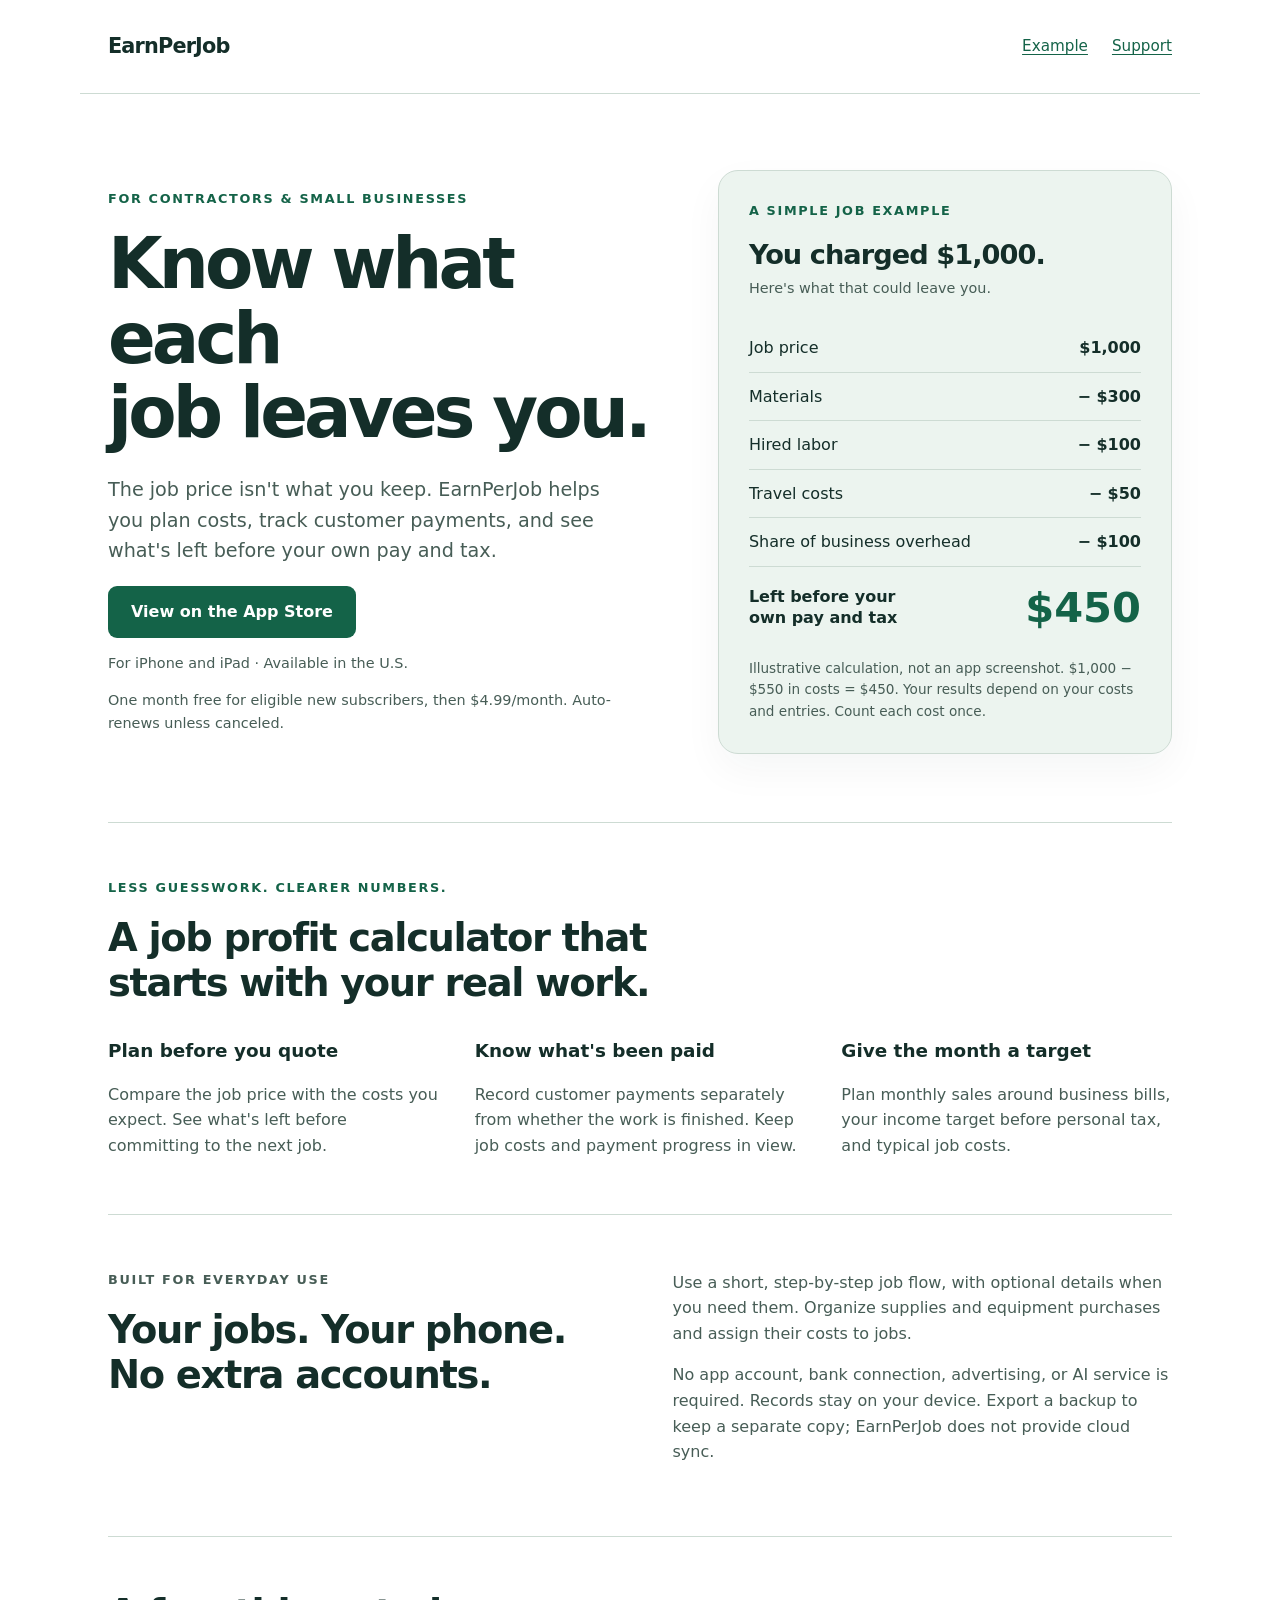
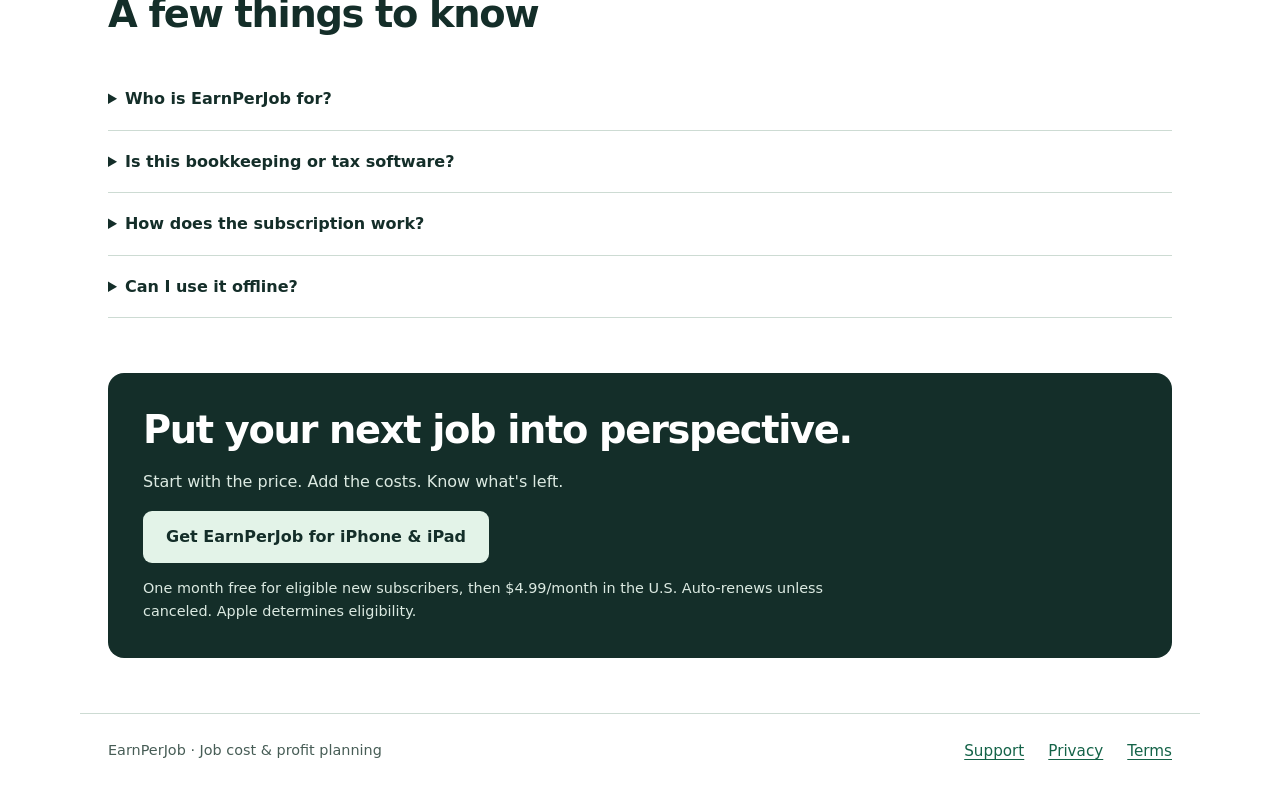
==== earnperjob/index.html @ b84d47d8 "Add EarnPerJob landing page and job cost example" ====
<!doctype html>
<html lang="en">
<head>
<meta charset="utf-8">
<meta name="viewport" content="width=device-width, initial-scale=1">
<meta name="description" content="EarnPerJob is a job profit calculator for contractors and small businesses. Plan job costs, track customer payments, and see what's left before your pay and tax.">
<meta name="referrer" content="no-referrer">
<meta http-equiv="Content-Security-Policy" content="default-src 'none'; style-src 'unsafe-inline'; base-uri 'none'; form-action 'none'">
<link rel="canonical" href="https://logantc-sudo.github.io/earnperjob/">
<meta property="og:type" content="website">
<meta property="og:title" content="EarnPerJob: Job Profit Calculator for Contractors">
<meta property="og:description" content="Know what each job leaves you. Plan costs, track customer payments, and set monthly sales goals on iPhone and iPad.">
<meta property="og:url" content="https://logantc-sudo.github.io/earnperjob/">
<title>EarnPerJob: Job Profit Calculator for Contractors</title>
<style>
:root{color-scheme:light;--ink:#142e29;--green:#146348;--soft:#ecf4ef;--muted:#475d56;--line:#cddbd3}*{box-sizing:border-box}html{scroll-behavior:smooth}body{margin:0;color:var(--ink);background:#fff;font:1rem/1.6 system-ui,-apple-system,BlinkMacSystemFont,"Segoe UI",sans-serif}a{color:var(--green);text-underline-offset:.2em}a:focus-visible,summary:focus-visible{outline:3px solid #c76511;outline-offset:5px}header,main,footer{max-width:1120px;margin:auto;padding-left:28px;padding-right:28px}header{display:flex;align-items:center;justify-content:space-between;gap:20px;min-height:94px;border-bottom:1px solid var(--line)}.brand{font-size:1.3rem;font-weight:800;letter-spacing:-.04em}nav{display:flex;gap:24px}nav a{font-size:.95rem}h1,h2,h3,p{margin-top:0}h1{font-size:clamp(2.65rem,5.5vw,4.7rem);line-height:1.06;letter-spacing:-.055em;margin-bottom:24px;max-width:680px}h2{font-size:clamp(1.8rem,3vw,2.6rem);line-height:1.16;letter-spacing:-.035em}h3{font-size:1.15rem;line-height:1.3}.hero{padding:76px 0 68px;display:grid;grid-template-columns:1.2fr 1fr;gap:65px;align-items:center}.eyebrow{text-transform:uppercase;letter-spacing:.13em;font-size:.8rem;font-weight:750;color:var(--green);margin-bottom:18px}.lede{font-size:1.2rem;color:var(--muted);max-width:520px}.button{display:inline-flex;align-items:center;justify-content:center;min-height:52px;padding:13px 23px;background:var(--green);border-radius:9px;color:white;text-decoration:none;font-weight:700}.button:hover{background:#0b4934}.fine{font-size:.9rem;color:var(--muted);margin:14px 0 0}.example{background:var(--soft);padding:30px;border:1px solid var(--line);border-radius:20px;box-shadow:0 16px 40px #142e290b}.example h2{font-size:1.7rem;margin-bottom:6px}.example .label{color:var(--muted);font-size:.9rem}dl{margin:24px 0 0}.row{display:flex;justify-content:space-between;gap:20px;padding:11px 0;border-bottom:1px solid var(--line)}dt,dd{margin:0}dd{font-variant-numeric:tabular-nums;font-weight:650;white-space:nowrap}.total{padding-top:20px;border:0;align-items:center}.total dd{font-size:2.6rem;color:var(--green);line-height:1}.total dt{max-width:180px;font-weight:700;line-height:1.3}.note{font-size:.85rem;color:var(--muted);margin:18px 0 0}.section{border-top:1px solid var(--line);padding:55px 0}.features{display:grid;grid-template-columns:repeat(3,1fr);gap:36px;margin-top:34px}.features p{color:var(--muted);margin-bottom:0}.split{display:grid;grid-template-columns:1fr 1fr;gap:65px}.split p{color:var(--muted)}details{border-bottom:1px solid var(--line);padding:18px 0}summary{font-weight:650;cursor:pointer;padding-right:12px}details p{margin:12px 0 0;max-width:850px;color:var(--muted)}.closing{padding:35px;border-radius:16px;background:var(--ink);color:white;margin-bottom:55px}.closing h2{margin-bottom:16px}.closing p{max-width:740px;color:#dceae2}.closing .button{background:#e3f3e8;color:var(--ink)}.closing a:not(.button){color:#dceae2}footer{padding-top:25px;padding-bottom:35px;border-top:1px solid var(--line);font-size:.9rem;color:var(--muted);display:flex;justify-content:space-between;gap:24px;flex-wrap:wrap}footer p{margin:0}.skip{position:absolute;left:16px;top:-80px;padding:12px;background:#fff;z-index:2}.skip:focus{top:10px}@media(max-width:760px){header,main,footer{padding-left:22px;padding-right:22px}header{min-height:80px}nav{gap:16px}.hero{grid-template-columns:1fr;gap:35px;padding:45px 0}.features,.split{grid-template-columns:1fr;gap:27px}.section{padding:38px 0}.example{padding:24px}.closing{padding:25px;margin-bottom:38px}.total dd{font-size:2.3rem}}@media(prefers-reduced-motion:reduce){html{scroll-behavior:auto}}
</style>
</head>
<body>
<a class="skip" href="#main">Skip to content</a>
<header><span class="brand">EarnPerJob</span><nav aria-label="Main navigation"><a href="#example">Example</a><a href="support.html">Support</a></nav></header>
<main id="main">
<section class="hero" aria-labelledby="headline">
<div><p class="eyebrow">For contractors &amp; small businesses</p><h1 id="headline">Know what each<br>job leaves you.</h1><p class="lede">The job price isn't what you keep. EarnPerJob helps you plan costs, track customer payments, and see what's left before your own pay and tax.</p><a class="button" href="https://apps.apple.com/us/app/earnperjob/id6832246798">View on the App Store</a><p class="fine">For iPhone and iPad · Available in the U.S.</p><p class="fine">One month free for eligible new subscribers, then $4.99/month. Auto-renews unless canceled.</p></div>
<aside class="example" id="example" aria-labelledby="example-title"><p class="eyebrow">A simple job example</p><h2 id="example-title">You charged $1,000.</h2><p class="label">Here's what that could leave you.</p><dl><div class="row"><dt>Job price</dt><dd>$1,000</dd></div><div class="row"><dt>Materials</dt><dd>− $300</dd></div><div class="row"><dt>Hired labor</dt><dd>− $100</dd></div><div class="row"><dt>Travel costs</dt><dd>− $50</dd></div><div class="row"><dt>Share of business overhead</dt><dd>− $100</dd></div><div class="row total"><dt>Left before your own pay and tax</dt><dd>$450</dd></div></dl><p class="note">Illustrative calculation, not an app screenshot. $1,000 − $550 in costs = $450. Your results depend on your costs and entries. Count each cost once.</p></aside>
</section>
<section class="section" aria-labelledby="features-title"><p class="eyebrow">Less guesswork. Clearer numbers.</p><h2 id="features-title">A job profit calculator that<br>starts with your real work.</h2><div class="features"><div><h3>Plan before you quote</h3><p>Compare the job price with the costs you expect. See what's left before committing to the next job.</p></div><div><h3>Know what's been paid</h3><p>Record customer payments separately from whether the work is finished. Keep job costs and payment progress in view.</p></div><div><h3>Give the month a target</h3><p>Plan monthly sales around business bills, your income target before personal tax, and typical job costs.</p></div></div></section>
<section class="section split" aria-labelledby="simple-title"><div><p class="eyebrow">Built for everyday use</p><h2 id="simple-title">Your jobs. Your phone.<br>No extra accounts.</h2></div><div><p>Use a short, step-by-step job flow, with optional details when you need them. Organize supplies and equipment purchases and assign their costs to jobs.</p><p>No app account, bank connection, advertising, or AI service is required. Records stay on your device. Export a backup to keep a separate copy; EarnPerJob does not provide cloud sync.</p></div></section>
<section class="section" aria-labelledby="faq-title"><h2 id="faq-title">A few things to know</h2><details><summary>Who is EarnPerJob for?</summary><p>Contractors, handymen, and other small service businesses that want a clearer picture of job costs and what's left from each job. Calculations use U.S. dollars.</p></details><details><summary>Is this bookkeeping or tax software?</summary><p>No. EarnPerJob provides planning estimates based on your entries. The amount left from a job is before your own pay and tax. It is not bookkeeping, tax filing, or professional accounting advice.</p></details><details><summary>How does the subscription work?</summary><p>An active Apple-managed subscription is required to create or edit records. Eligible new subscribers get one month free, then $4.99 per month in the U.S., renewing automatically unless canceled. Apple determines trial eligibility. Check the App Store purchase screen before confirming and manage or cancel your subscription through Apple. You can still view and export saved records without an active subscription.</p></details><details><summary>Can I use it offline?</summary><p>Saved records and calculations are local. Existing Apple-verified subscription access can continue while its verified validity remains current. Purchases, restoring purchases, and subscription updates may require an internet connection. See <a href="support.html">support</a> for details.</p></details></section>
<section class="closing" aria-labelledby="download-title"><h2 id="download-title">Put your next job into perspective.</h2><p>Start with the price. Add the costs. Know what's left.</p><a class="button" href="https://apps.apple.com/us/app/earnperjob/id6832246798">Get EarnPerJob for iPhone &amp; iPad</a><p class="fine">One month free for eligible new subscribers, then $4.99/month in the U.S. Auto-renews unless canceled. Apple determines eligibility.</p></section>
</main>
<footer><p>EarnPerJob · Job cost &amp; profit planning</p><nav aria-label="Legal and help"><a href="support.html">Support</a><a href="privacy.html">Privacy</a><a href="https://www.apple.com/legal/internet-services/itunes/dev/stdeula/">Terms</a></nav></footer>
</body>
</html>
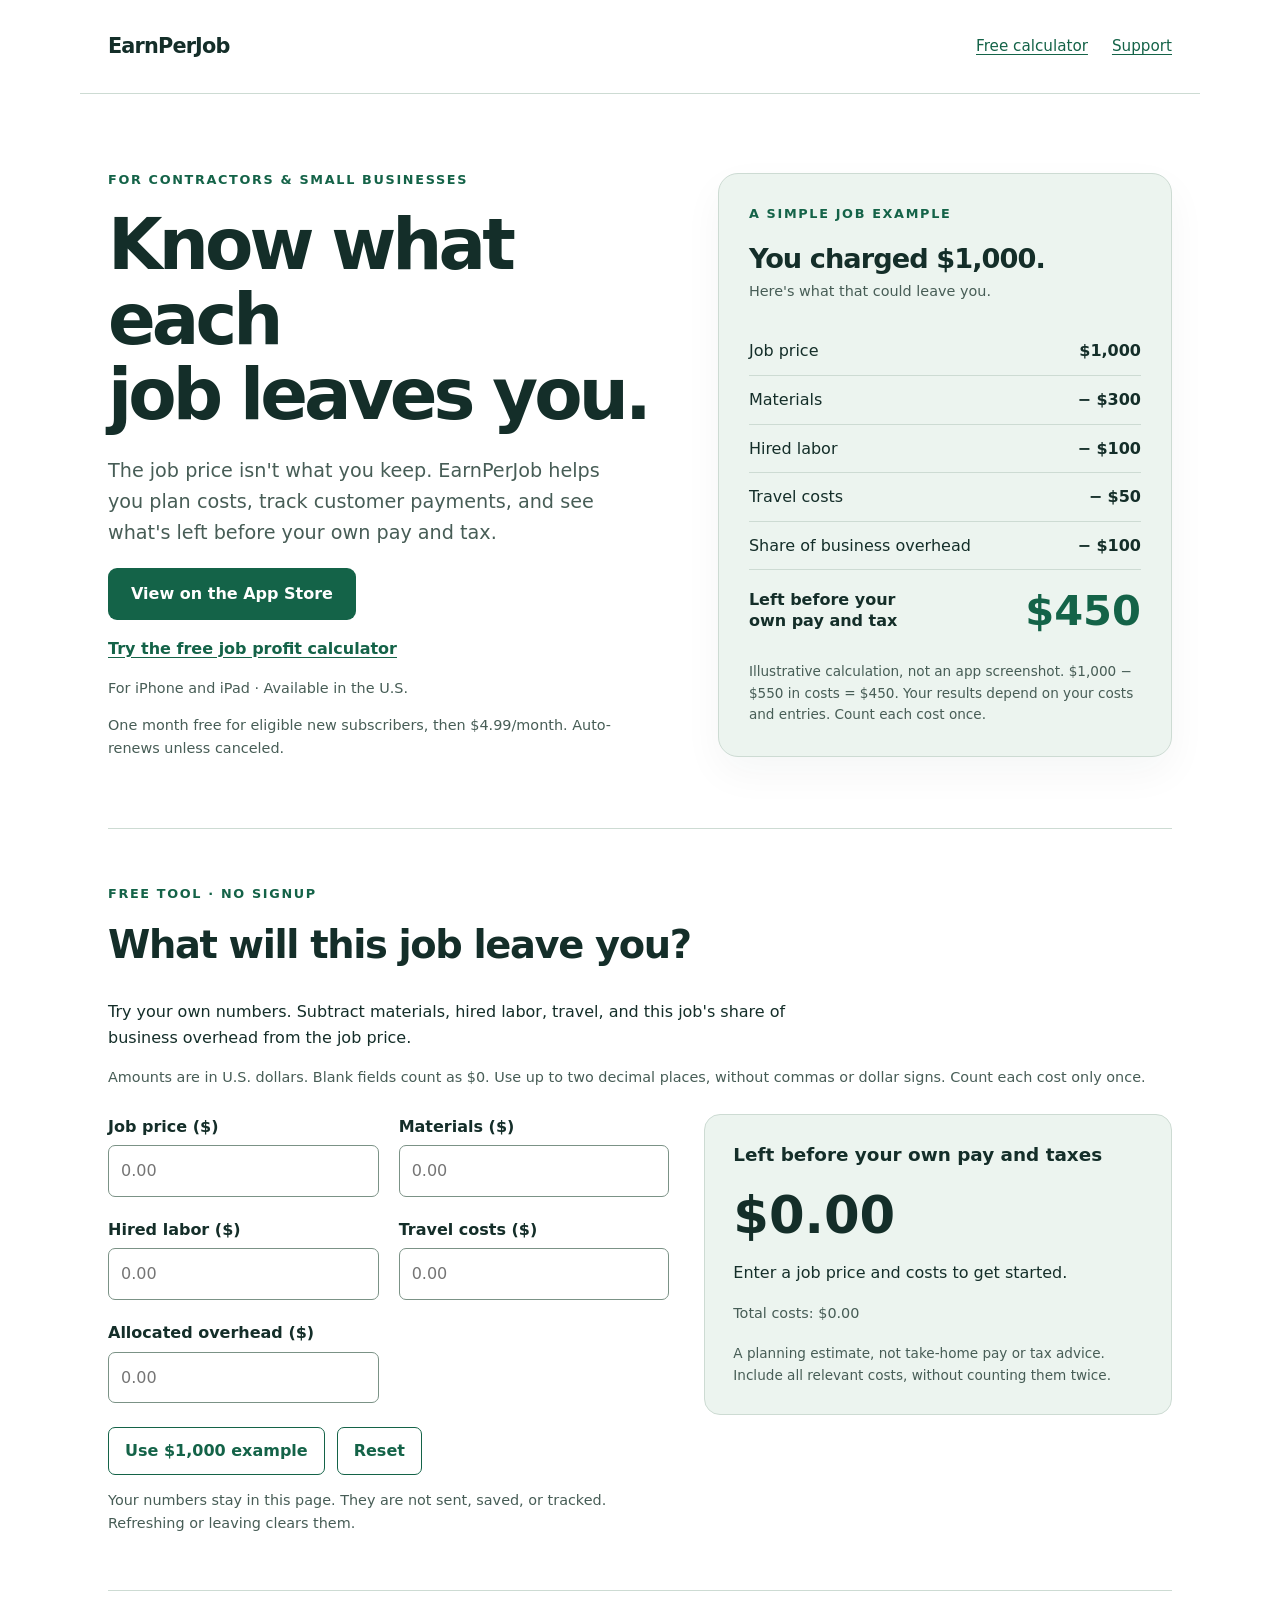
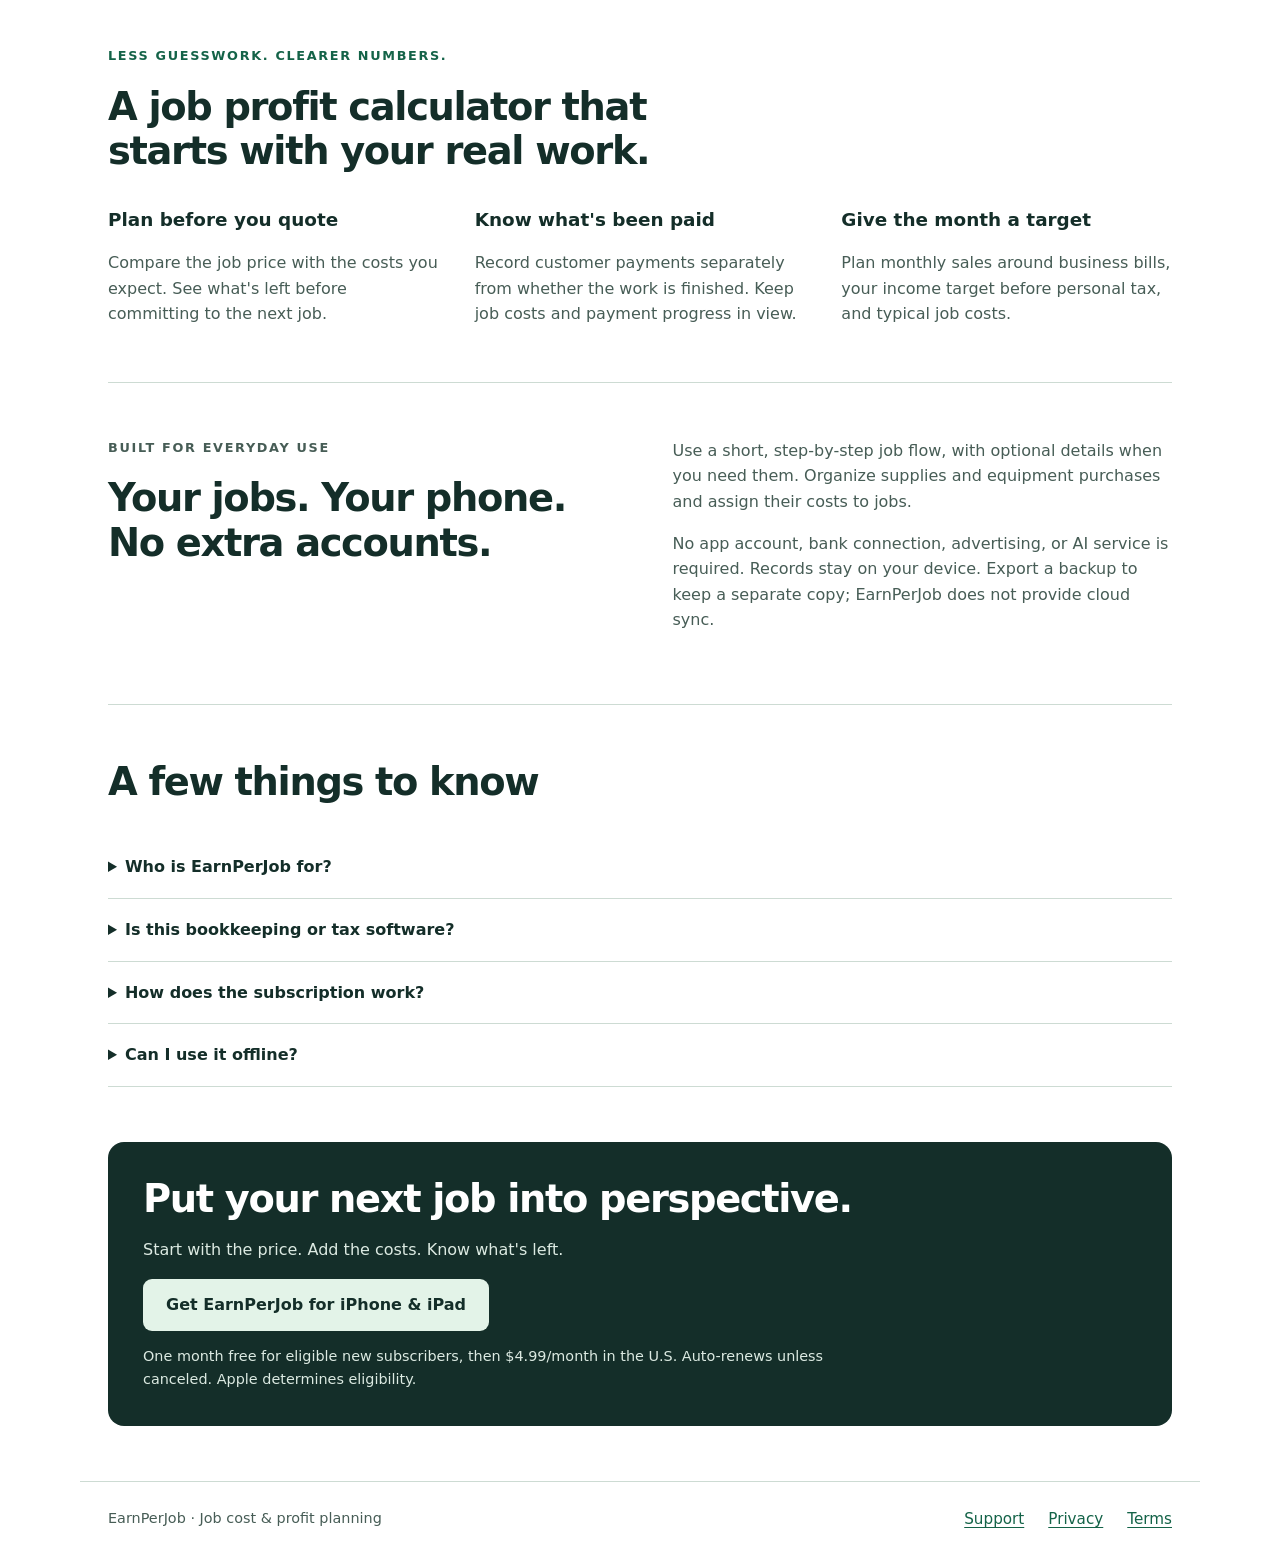
==== commit 4486dc56: "Add free private-in-browser job profit calculator" ====
--- a/earnperjob/index.html
+++ b/earnperjob/index.html
@@ -5,7 +5,7 @@
 <meta name="viewport" content="width=device-width, initial-scale=1">
 <meta name="description" content="EarnPerJob is a job profit calculator for contractors and small businesses. Plan job costs, track customer payments, and see what's left before your pay and tax.">
 <meta name="referrer" content="no-referrer">
-<meta http-equiv="Content-Security-Policy" content="default-src 'none'; style-src 'unsafe-inline'; base-uri 'none'; form-action 'none'">
+<meta http-equiv="Content-Security-Policy" content="default-src 'none'; style-src 'unsafe-inline'; script-src 'sha256-KXZNrXD0RI9CoqWhbAl+Rj/qrYNq8twZpm6u8+sJzBY='; base-uri 'none'; form-action 'none'">
 <link rel="canonical" href="https://logantc-sudo.github.io/earnperjob/">
 <meta property="og:type" content="website">
 <meta property="og:title" content="EarnPerJob: Job Profit Calculator for Contractors">
@@ -14,21 +14,78 @@
 <title>EarnPerJob: Job Profit Calculator for Contractors</title>
 <style>
 :root{color-scheme:light;--ink:#142e29;--green:#146348;--soft:#ecf4ef;--muted:#475d56;--line:#cddbd3}*{box-sizing:border-box}html{scroll-behavior:smooth}body{margin:0;color:var(--ink);background:#fff;font:1rem/1.6 system-ui,-apple-system,BlinkMacSystemFont,"Segoe UI",sans-serif}a{color:var(--green);text-underline-offset:.2em}a:focus-visible,summary:focus-visible{outline:3px solid #c76511;outline-offset:5px}header,main,footer{max-width:1120px;margin:auto;padding-left:28px;padding-right:28px}header{display:flex;align-items:center;justify-content:space-between;gap:20px;min-height:94px;border-bottom:1px solid var(--line)}.brand{font-size:1.3rem;font-weight:800;letter-spacing:-.04em}nav{display:flex;gap:24px}nav a{font-size:.95rem}h1,h2,h3,p{margin-top:0}h1{font-size:clamp(2.65rem,5.5vw,4.7rem);line-height:1.06;letter-spacing:-.055em;margin-bottom:24px;max-width:680px}h2{font-size:clamp(1.8rem,3vw,2.6rem);line-height:1.16;letter-spacing:-.035em}h3{font-size:1.15rem;line-height:1.3}.hero{padding:76px 0 68px;display:grid;grid-template-columns:1.2fr 1fr;gap:65px;align-items:center}.eyebrow{text-transform:uppercase;letter-spacing:.13em;font-size:.8rem;font-weight:750;color:var(--green);margin-bottom:18px}.lede{font-size:1.2rem;color:var(--muted);max-width:520px}.button{display:inline-flex;align-items:center;justify-content:center;min-height:52px;padding:13px 23px;background:var(--green);border-radius:9px;color:white;text-decoration:none;font-weight:700}.button:hover{background:#0b4934}.fine{font-size:.9rem;color:var(--muted);margin:14px 0 0}.example{background:var(--soft);padding:30px;border:1px solid var(--line);border-radius:20px;box-shadow:0 16px 40px #142e290b}.example h2{font-size:1.7rem;margin-bottom:6px}.example .label{color:var(--muted);font-size:.9rem}dl{margin:24px 0 0}.row{display:flex;justify-content:space-between;gap:20px;padding:11px 0;border-bottom:1px solid var(--line)}dt,dd{margin:0}dd{font-variant-numeric:tabular-nums;font-weight:650;white-space:nowrap}.total{padding-top:20px;border:0;align-items:center}.total dd{font-size:2.6rem;color:var(--green);line-height:1}.total dt{max-width:180px;font-weight:700;line-height:1.3}.note{font-size:.85rem;color:var(--muted);margin:18px 0 0}.section{border-top:1px solid var(--line);padding:55px 0}.features{display:grid;grid-template-columns:repeat(3,1fr);gap:36px;margin-top:34px}.features p{color:var(--muted);margin-bottom:0}.split{display:grid;grid-template-columns:1fr 1fr;gap:65px}.split p{color:var(--muted)}details{border-bottom:1px solid var(--line);padding:18px 0}summary{font-weight:650;cursor:pointer;padding-right:12px}details p{margin:12px 0 0;max-width:850px;color:var(--muted)}.closing{padding:35px;border-radius:16px;background:var(--ink);color:white;margin-bottom:55px}.closing h2{margin-bottom:16px}.closing p{max-width:740px;color:#dceae2}.closing .button{background:#e3f3e8;color:var(--ink)}.closing a:not(.button){color:#dceae2}footer{padding-top:25px;padding-bottom:35px;border-top:1px solid var(--line);font-size:.9rem;color:var(--muted);display:flex;justify-content:space-between;gap:24px;flex-wrap:wrap}footer p{margin:0}.skip{position:absolute;left:16px;top:-80px;padding:12px;background:#fff;z-index:2}.skip:focus{top:10px}@media(max-width:760px){header,main,footer{padding-left:22px;padding-right:22px}header{min-height:80px}nav{gap:16px}.hero{grid-template-columns:1fr;gap:35px;padding:45px 0}.features,.split{grid-template-columns:1fr;gap:27px}.section{padding:38px 0}.example{padding:24px}.closing{padding:25px;margin-bottom:38px}.total dd{font-size:2.3rem}}@media(prefers-reduced-motion:reduce){html{scroll-behavior:auto}}
+
+.calc-layout{display:grid;grid-template-columns:minmax(0,1.2fr) minmax(0,1fr);gap:35px;align-items:start}.calc-fields{display:grid;grid-template-columns:repeat(2,minmax(0,1fr));gap:20px}.calc-field label{display:block;font-weight:650;margin-bottom:6px}.calc-field input{width:100%;min-width:0;border:1px solid #7b9286;border-radius:7px;padding:12px;font:inherit;color:var(--ink);background:white}.calc-field input:focus-visible,.calc-actions button:focus-visible{outline:3px solid #c76511;outline-offset:3px}.calc-field input[aria-invalid=true]{border:2px solid #a12b26}.calc-error{display:block;color:#a12b26;font-size:.9rem;margin-top:5px}.calc-error:empty{display:none}.calc-actions{display:flex;flex-wrap:wrap;gap:12px;margin-top:24px}.calc-actions button{font:inherit;font-weight:650;cursor:pointer;border:1px solid var(--green);background:white;color:var(--green);border-radius:7px;min-height:48px;padding:10px 16px}.calc-result{padding:28px;background:var(--soft);border:1px solid var(--line);border-radius:16px;min-width:0}.calc-result output{display:block;font-size:clamp(2rem,4vw,3.2rem);font-weight:800;line-height:1.2;overflow-wrap:anywhere;margin:14px 0}.calc-result .loss{color:#a12b26}.calc-result p:last-child{margin-bottom:0}.calc-intro{max-width:750px}.hero-calc{margin-top:16px;font-weight:650}.calc-section{scroll-margin-top:20px}@media(max-width:760px){.calc-layout{grid-template-columns:minmax(0,1fr)}.calc-fields{gap:16px}.calc-result{padding:22px}}@media(max-width:380px){.calc-fields{grid-template-columns:minmax(0,1fr)}header{flex-wrap:wrap;padding-top:16px;padding-bottom:16px;gap:12px}nav{flex-wrap:wrap}}
 </style>
 </head>
 <body>
 <a class="skip" href="#main">Skip to content</a>
-<header><span class="brand">EarnPerJob</span><nav aria-label="Main navigation"><a href="#example">Example</a><a href="support.html">Support</a></nav></header>
+<header><span class="brand">EarnPerJob</span><nav aria-label="Main navigation"><a href="#calculator">Free calculator</a><a href="support.html">Support</a></nav></header>
 <main id="main">
 <section class="hero" aria-labelledby="headline">
-<div><p class="eyebrow">For contractors &amp; small businesses</p><h1 id="headline">Know what each<br>job leaves you.</h1><p class="lede">The job price isn't what you keep. EarnPerJob helps you plan costs, track customer payments, and see what's left before your own pay and tax.</p><a class="button" href="https://apps.apple.com/us/app/earnperjob/id6832246798">View on the App Store</a><p class="fine">For iPhone and iPad · Available in the U.S.</p><p class="fine">One month free for eligible new subscribers, then $4.99/month. Auto-renews unless canceled.</p></div>
+<div><p class="eyebrow">For contractors &amp; small businesses</p><h1 id="headline">Know what each<br>job leaves you.</h1><p class="lede">The job price isn't what you keep. EarnPerJob helps you plan costs, track customer payments, and see what's left before your own pay and tax.</p><a class="button" href="https://apps.apple.com/us/app/earnperjob/id6832246798">View on the App Store</a><p class="hero-calc"><a href="#calculator">Try the free job profit calculator</a></p><p class="fine">For iPhone and iPad · Available in the U.S.</p><p class="fine">One month free for eligible new subscribers, then $4.99/month. Auto-renews unless canceled.</p></div>
 <aside class="example" id="example" aria-labelledby="example-title"><p class="eyebrow">A simple job example</p><h2 id="example-title">You charged $1,000.</h2><p class="label">Here's what that could leave you.</p><dl><div class="row"><dt>Job price</dt><dd>$1,000</dd></div><div class="row"><dt>Materials</dt><dd>− $300</dd></div><div class="row"><dt>Hired labor</dt><dd>− $100</dd></div><div class="row"><dt>Travel costs</dt><dd>− $50</dd></div><div class="row"><dt>Share of business overhead</dt><dd>− $100</dd></div><div class="row total"><dt>Left before your own pay and tax</dt><dd>$450</dd></div></dl><p class="note">Illustrative calculation, not an app screenshot. $1,000 − $550 in costs = $450. Your results depend on your costs and entries. Count each cost once.</p></aside>
 </section>
+<section class="section calc-section" id="calculator" aria-labelledby="calc-title"><p class="eyebrow">Free tool · No signup</p><h2 id="calc-title">What will this job leave you?</h2><p class="calc-intro">Try your own numbers. Subtract materials, hired labor, travel, and this job's share of business overhead from the job price.</p><p class="fine" id="calc-help">Amounts are in U.S. dollars. Blank fields count as $0. Use up to two decimal places, without commas or dollar signs. Count each cost only once.</p><div class="calc-layout" style="margin-top:24px"><div><div class="calc-fields"><div class="calc-field"><label for="calc-price">Job price ($)</label><input id="calc-price" name="price" type="text" inputmode="decimal" autocomplete="off" spellcheck="false" placeholder="0.00" aria-describedby="calc-help error-price"><span class="calc-error" id="error-price"></span></div><div class="calc-field"><label for="calc-materials">Materials ($)</label><input id="calc-materials" name="materials" type="text" inputmode="decimal" autocomplete="off" spellcheck="false" placeholder="0.00" aria-describedby="calc-help error-materials"><span class="calc-error" id="error-materials"></span></div><div class="calc-field"><label for="calc-labor">Hired labor ($)</label><input id="calc-labor" name="labor" type="text" inputmode="decimal" autocomplete="off" spellcheck="false" placeholder="0.00" aria-describedby="calc-help error-labor"><span class="calc-error" id="error-labor"></span></div><div class="calc-field"><label for="calc-travel">Travel costs ($)</label><input id="calc-travel" name="travel" type="text" inputmode="decimal" autocomplete="off" spellcheck="false" placeholder="0.00" aria-describedby="calc-help error-travel"><span class="calc-error" id="error-travel"></span></div><div class="calc-field"><label for="calc-overhead">Allocated overhead ($)</label><input id="calc-overhead" name="overhead" type="text" inputmode="decimal" autocomplete="off" spellcheck="false" placeholder="0.00" aria-describedby="calc-help error-overhead"><span class="calc-error" id="error-overhead"></span></div></div><div class="calc-actions"><button type="button" id="calc-example">Use $1,000 example</button><button type="button" id="calc-reset">Reset</button></div><p class="fine">Your numbers stay in this page. They are not sent, saved, or tracked. Refreshing or leaving clears them.</p></div><div class="calc-result" aria-live="polite" aria-atomic="true"><h3>Left before your own pay and taxes</h3><output id="calc-result" for="calc-price calc-materials calc-labor calc-travel calc-overhead">$0.00</output><p id="calc-status">Enter a job price and costs to get started.</p><p class="fine" id="calc-costs">Total costs: $0.00</p><p class="note">A planning estimate, not take-home pay or tax advice. Include all relevant costs, without counting them twice.</p></div></div><noscript><p>This calculator needs JavaScript. The worked example above is still available.</p></noscript></section>
 <section class="section" aria-labelledby="features-title"><p class="eyebrow">Less guesswork. Clearer numbers.</p><h2 id="features-title">A job profit calculator that<br>starts with your real work.</h2><div class="features"><div><h3>Plan before you quote</h3><p>Compare the job price with the costs you expect. See what's left before committing to the next job.</p></div><div><h3>Know what's been paid</h3><p>Record customer payments separately from whether the work is finished. Keep job costs and payment progress in view.</p></div><div><h3>Give the month a target</h3><p>Plan monthly sales around business bills, your income target before personal tax, and typical job costs.</p></div></div></section>
 <section class="section split" aria-labelledby="simple-title"><div><p class="eyebrow">Built for everyday use</p><h2 id="simple-title">Your jobs. Your phone.<br>No extra accounts.</h2></div><div><p>Use a short, step-by-step job flow, with optional details when you need them. Organize supplies and equipment purchases and assign their costs to jobs.</p><p>No app account, bank connection, advertising, or AI service is required. Records stay on your device. Export a backup to keep a separate copy; EarnPerJob does not provide cloud sync.</p></div></section>
 <section class="section" aria-labelledby="faq-title"><h2 id="faq-title">A few things to know</h2><details><summary>Who is EarnPerJob for?</summary><p>Contractors, handymen, and other small service businesses that want a clearer picture of job costs and what's left from each job. Calculations use U.S. dollars.</p></details><details><summary>Is this bookkeeping or tax software?</summary><p>No. EarnPerJob provides planning estimates based on your entries. The amount left from a job is before your own pay and tax. It is not bookkeeping, tax filing, or professional accounting advice.</p></details><details><summary>How does the subscription work?</summary><p>An active Apple-managed subscription is required to create or edit records. Eligible new subscribers get one month free, then $4.99 per month in the U.S., renewing automatically unless canceled. Apple determines trial eligibility. Check the App Store purchase screen before confirming and manage or cancel your subscription through Apple. You can still view and export saved records without an active subscription.</p></details><details><summary>Can I use it offline?</summary><p>Saved records and calculations are local. Existing Apple-verified subscription access can continue while its verified validity remains current. Purchases, restoring purchases, and subscription updates may require an internet connection. See <a href="support.html">support</a> for details.</p></details></section>
 <section class="closing" aria-labelledby="download-title"><h2 id="download-title">Put your next job into perspective.</h2><p>Start with the price. Add the costs. Know what's left.</p><a class="button" href="https://apps.apple.com/us/app/earnperjob/id6832246798">Get EarnPerJob for iPhone &amp; iPad</a><p class="fine">One month free for eligible new subscribers, then $4.99/month in the U.S. Auto-renews unless canceled. Apple determines eligibility.</p></section>
 </main>
 <footer><p>EarnPerJob · Job cost &amp; profit planning</p><nav aria-label="Legal and help"><a href="support.html">Support</a><a href="privacy.html">Privacy</a><a href="https://www.apple.com/legal/internet-services/itunes/dev/stdeula/">Terms</a></nav></footer>
+<script>
+(() => {
+  'use strict';
+  const keys = ['price', 'materials', 'labor', 'travel', 'overhead'];
+  const fields = keys.map(key => document.getElementById('calc-' + key));
+  const output = document.getElementById('calc-result');
+  const status = document.getElementById('calc-status');
+  const costs = document.getElementById('calc-costs');
+  function cents(raw) {
+    const text = raw.trim();
+    if (text === '') return 0;
+    if (!/^(?:\d+(?:\.\d{0,2})?|\.\d{1,2})$/.test(text)) return null;
+    const parts = text.split('.');
+    const whole = parts[0] || '0';
+    if (whole.length > 7) return null;
+    const value = Number(whole) * 100 + Number(((parts[1] || '') + '00').slice(0, 2));
+    return Number.isSafeInteger(value) && value <= 999999999 ? value : null;
+  }
+  function money(value) {
+    const absolute = Math.abs(value);
+    return (value < 0 ? '-$' : '$') + Math.floor(absolute / 100).toLocaleString('en-US') + '.' + String(absolute % 100).padStart(2, '0');
+  }
+  function update() {
+    const values = fields.map((field, i) => {
+      const value = cents(field.value);
+      field.setAttribute('aria-invalid', String(value === null));
+      document.getElementById('error-' + keys[i]).textContent = value === null ? 'Enter $0 to $9,999,999.99, using up to 2 decimals and no symbols.' : '';
+      return value;
+    });
+    output.classList.remove('loss');
+    if (values.some(value => value === null)) {
+      output.textContent = 'Check amounts';
+      status.textContent = 'Correct the highlighted fields to see a result.';
+      costs.textContent = 'Total costs: unavailable';
+      return;
+    }
+    const total = values.slice(1).reduce((sum, value) => sum + value, 0);
+    const remaining = values[0] - total;
+    output.textContent = money(remaining);
+    costs.textContent = 'Total costs: ' + money(total);
+    output.classList.toggle('loss', remaining < 0);
+    status.textContent = fields.every(field => field.value.trim() === '') ? 'Enter a job price and costs to get started.' : remaining < 0 ? 'Costs exceed the job price. This job shows a loss before your own pay and taxes.' : remaining === 0 ? 'Break-even on these costs. Nothing remains for your own pay or taxes.' : 'This is what remains after the costs entered, before your own pay and taxes.';
+  }
+  fields.forEach(field => field.addEventListener('input', update));
+  document.getElementById('calc-example').addEventListener('click', () => {
+    [1000, 300, 100, 50, 100].forEach((value, i) => { fields[i].value = String(value); }); update();
+  });
+  document.getElementById('calc-reset').addEventListener('click', () => {
+    fields.forEach(field => { field.value = ''; }); update(); fields[0].focus();
+  });
+  window.addEventListener('pageshow', () => { fields.forEach(field => { field.value = ''; }); update(); });
+  update();
+})();
+</script>
 </body>
 </html>
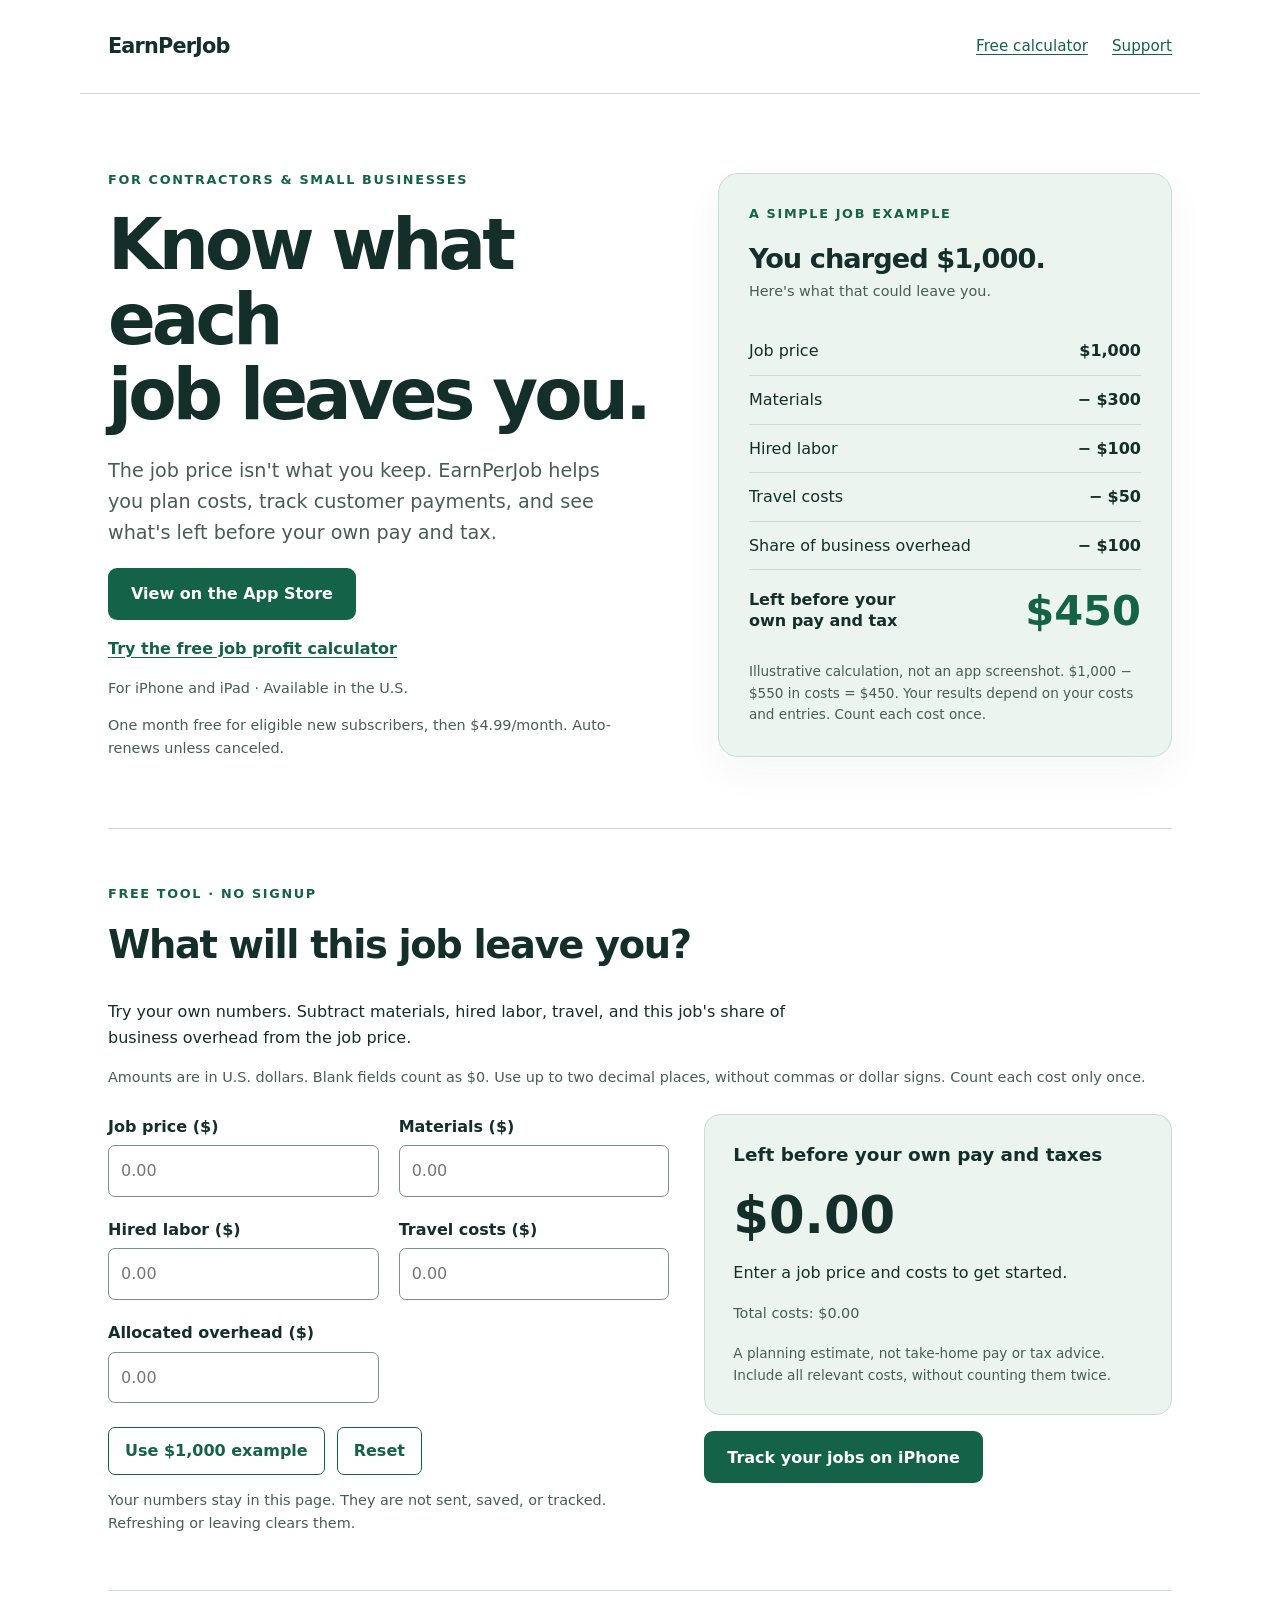
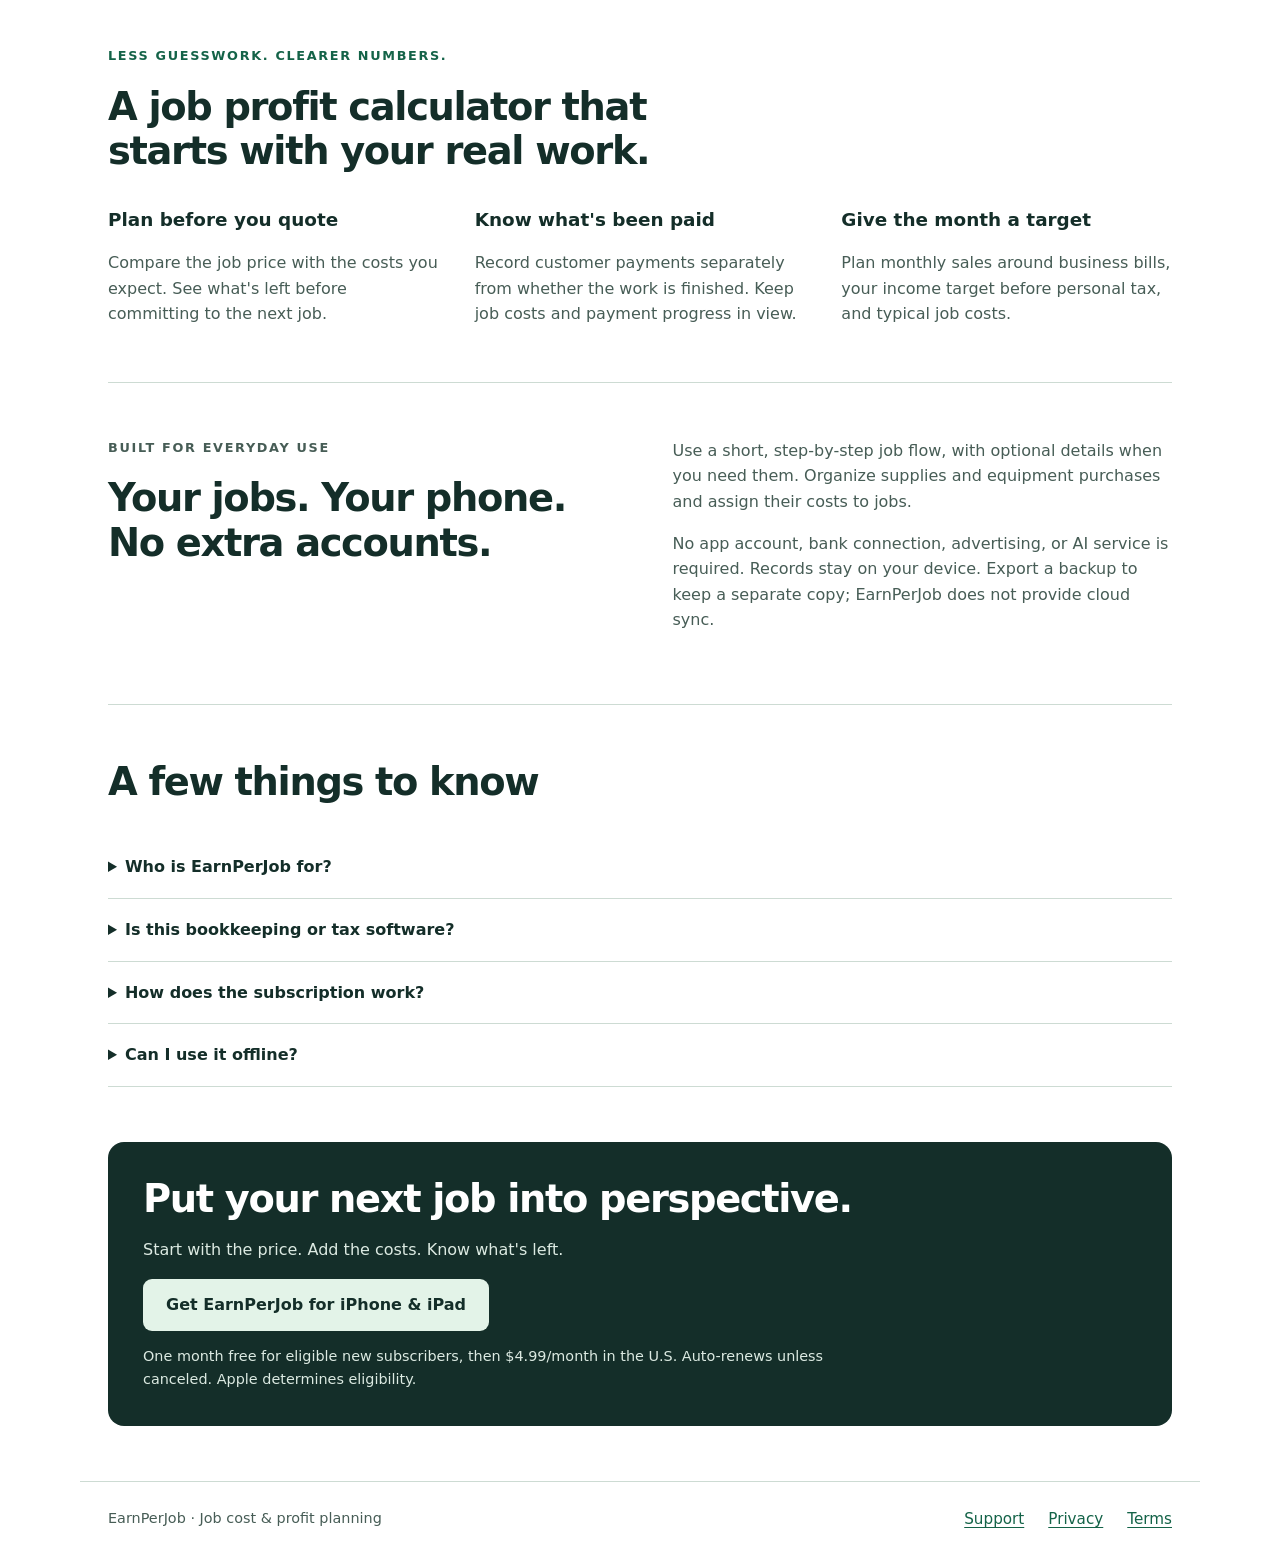
==== commit 73238189: "Add App Store link below EarnPerJob calculator result" ====
--- a/earnperjob/index.html
+++ b/earnperjob/index.html
@@ -26,7 +26,7 @@
 <div><p class="eyebrow">For contractors &amp; small businesses</p><h1 id="headline">Know what each<br>job leaves you.</h1><p class="lede">The job price isn't what you keep. EarnPerJob helps you plan costs, track customer payments, and see what's left before your own pay and tax.</p><a class="button" href="https://apps.apple.com/us/app/earnperjob/id6832246798">View on the App Store</a><p class="hero-calc"><a href="#calculator">Try the free job profit calculator</a></p><p class="fine">For iPhone and iPad · Available in the U.S.</p><p class="fine">One month free for eligible new subscribers, then $4.99/month. Auto-renews unless canceled.</p></div>
 <aside class="example" id="example" aria-labelledby="example-title"><p class="eyebrow">A simple job example</p><h2 id="example-title">You charged $1,000.</h2><p class="label">Here's what that could leave you.</p><dl><div class="row"><dt>Job price</dt><dd>$1,000</dd></div><div class="row"><dt>Materials</dt><dd>− $300</dd></div><div class="row"><dt>Hired labor</dt><dd>− $100</dd></div><div class="row"><dt>Travel costs</dt><dd>− $50</dd></div><div class="row"><dt>Share of business overhead</dt><dd>− $100</dd></div><div class="row total"><dt>Left before your own pay and tax</dt><dd>$450</dd></div></dl><p class="note">Illustrative calculation, not an app screenshot. $1,000 − $550 in costs = $450. Your results depend on your costs and entries. Count each cost once.</p></aside>
 </section>
-<section class="section calc-section" id="calculator" aria-labelledby="calc-title"><p class="eyebrow">Free tool · No signup</p><h2 id="calc-title">What will this job leave you?</h2><p class="calc-intro">Try your own numbers. Subtract materials, hired labor, travel, and this job's share of business overhead from the job price.</p><p class="fine" id="calc-help">Amounts are in U.S. dollars. Blank fields count as $0. Use up to two decimal places, without commas or dollar signs. Count each cost only once.</p><div class="calc-layout" style="margin-top:24px"><div><div class="calc-fields"><div class="calc-field"><label for="calc-price">Job price ($)</label><input id="calc-price" name="price" type="text" inputmode="decimal" autocomplete="off" spellcheck="false" placeholder="0.00" aria-describedby="calc-help error-price"><span class="calc-error" id="error-price"></span></div><div class="calc-field"><label for="calc-materials">Materials ($)</label><input id="calc-materials" name="materials" type="text" inputmode="decimal" autocomplete="off" spellcheck="false" placeholder="0.00" aria-describedby="calc-help error-materials"><span class="calc-error" id="error-materials"></span></div><div class="calc-field"><label for="calc-labor">Hired labor ($)</label><input id="calc-labor" name="labor" type="text" inputmode="decimal" autocomplete="off" spellcheck="false" placeholder="0.00" aria-describedby="calc-help error-labor"><span class="calc-error" id="error-labor"></span></div><div class="calc-field"><label for="calc-travel">Travel costs ($)</label><input id="calc-travel" name="travel" type="text" inputmode="decimal" autocomplete="off" spellcheck="false" placeholder="0.00" aria-describedby="calc-help error-travel"><span class="calc-error" id="error-travel"></span></div><div class="calc-field"><label for="calc-overhead">Allocated overhead ($)</label><input id="calc-overhead" name="overhead" type="text" inputmode="decimal" autocomplete="off" spellcheck="false" placeholder="0.00" aria-describedby="calc-help error-overhead"><span class="calc-error" id="error-overhead"></span></div></div><div class="calc-actions"><button type="button" id="calc-example">Use $1,000 example</button><button type="button" id="calc-reset">Reset</button></div><p class="fine">Your numbers stay in this page. They are not sent, saved, or tracked. Refreshing or leaving clears them.</p></div><div class="calc-result" aria-live="polite" aria-atomic="true"><h3>Left before your own pay and taxes</h3><output id="calc-result" for="calc-price calc-materials calc-labor calc-travel calc-overhead">$0.00</output><p id="calc-status">Enter a job price and costs to get started.</p><p class="fine" id="calc-costs">Total costs: $0.00</p><p class="note">A planning estimate, not take-home pay or tax advice. Include all relevant costs, without counting them twice.</p></div></div><noscript><p>This calculator needs JavaScript. The worked example above is still available.</p></noscript></section>
+<section class="section calc-section" id="calculator" aria-labelledby="calc-title"><p class="eyebrow">Free tool · No signup</p><h2 id="calc-title">What will this job leave you?</h2><p class="calc-intro">Try your own numbers. Subtract materials, hired labor, travel, and this job's share of business overhead from the job price.</p><p class="fine" id="calc-help">Amounts are in U.S. dollars. Blank fields count as $0. Use up to two decimal places, without commas or dollar signs. Count each cost only once.</p><div class="calc-layout" style="margin-top:24px"><div><div class="calc-fields"><div class="calc-field"><label for="calc-price">Job price ($)</label><input id="calc-price" name="price" type="text" inputmode="decimal" autocomplete="off" spellcheck="false" placeholder="0.00" aria-describedby="calc-help error-price"><span class="calc-error" id="error-price"></span></div><div class="calc-field"><label for="calc-materials">Materials ($)</label><input id="calc-materials" name="materials" type="text" inputmode="decimal" autocomplete="off" spellcheck="false" placeholder="0.00" aria-describedby="calc-help error-materials"><span class="calc-error" id="error-materials"></span></div><div class="calc-field"><label for="calc-labor">Hired labor ($)</label><input id="calc-labor" name="labor" type="text" inputmode="decimal" autocomplete="off" spellcheck="false" placeholder="0.00" aria-describedby="calc-help error-labor"><span class="calc-error" id="error-labor"></span></div><div class="calc-field"><label for="calc-travel">Travel costs ($)</label><input id="calc-travel" name="travel" type="text" inputmode="decimal" autocomplete="off" spellcheck="false" placeholder="0.00" aria-describedby="calc-help error-travel"><span class="calc-error" id="error-travel"></span></div><div class="calc-field"><label for="calc-overhead">Allocated overhead ($)</label><input id="calc-overhead" name="overhead" type="text" inputmode="decimal" autocomplete="off" spellcheck="false" placeholder="0.00" aria-describedby="calc-help error-overhead"><span class="calc-error" id="error-overhead"></span></div></div><div class="calc-actions"><button type="button" id="calc-example">Use $1,000 example</button><button type="button" id="calc-reset">Reset</button></div><p class="fine">Your numbers stay in this page. They are not sent, saved, or tracked. Refreshing or leaving clears them.</p></div><div><div class="calc-result" aria-live="polite" aria-atomic="true"><h3>Left before your own pay and taxes</h3><output id="calc-result" for="calc-price calc-materials calc-labor calc-travel calc-overhead">$0.00</output><p id="calc-status">Enter a job price and costs to get started.</p><p class="fine" id="calc-costs">Total costs: $0.00</p><p class="note">A planning estimate, not take-home pay or tax advice. Include all relevant costs, without counting them twice.</p></div><p style="margin:16px 0 0"><a class="button" href="https://apps.apple.com/us/app/earnperjob/id6832246798">Track your jobs on iPhone</a></p></div></div><noscript><p>This calculator needs JavaScript. The worked example above is still available.</p></noscript></section>
 <section class="section" aria-labelledby="features-title"><p class="eyebrow">Less guesswork. Clearer numbers.</p><h2 id="features-title">A job profit calculator that<br>starts with your real work.</h2><div class="features"><div><h3>Plan before you quote</h3><p>Compare the job price with the costs you expect. See what's left before committing to the next job.</p></div><div><h3>Know what's been paid</h3><p>Record customer payments separately from whether the work is finished. Keep job costs and payment progress in view.</p></div><div><h3>Give the month a target</h3><p>Plan monthly sales around business bills, your income target before personal tax, and typical job costs.</p></div></div></section>
 <section class="section split" aria-labelledby="simple-title"><div><p class="eyebrow">Built for everyday use</p><h2 id="simple-title">Your jobs. Your phone.<br>No extra accounts.</h2></div><div><p>Use a short, step-by-step job flow, with optional details when you need them. Organize supplies and equipment purchases and assign their costs to jobs.</p><p>No app account, bank connection, advertising, or AI service is required. Records stay on your device. Export a backup to keep a separate copy; EarnPerJob does not provide cloud sync.</p></div></section>
 <section class="section" aria-labelledby="faq-title"><h2 id="faq-title">A few things to know</h2><details><summary>Who is EarnPerJob for?</summary><p>Contractors, handymen, and other small service businesses that want a clearer picture of job costs and what's left from each job. Calculations use U.S. dollars.</p></details><details><summary>Is this bookkeeping or tax software?</summary><p>No. EarnPerJob provides planning estimates based on your entries. The amount left from a job is before your own pay and tax. It is not bookkeeping, tax filing, or professional accounting advice.</p></details><details><summary>How does the subscription work?</summary><p>An active Apple-managed subscription is required to create or edit records. Eligible new subscribers get one month free, then $4.99 per month in the U.S., renewing automatically unless canceled. Apple determines trial eligibility. Check the App Store purchase screen before confirming and manage or cancel your subscription through Apple. You can still view and export saved records without an active subscription.</p></details><details><summary>Can I use it offline?</summary><p>Saved records and calculations are local. Existing Apple-verified subscription access can continue while its verified validity remains current. Purchases, restoring purchases, and subscription updates may require an internet connection. See <a href="support.html">support</a> for details.</p></details></section>
